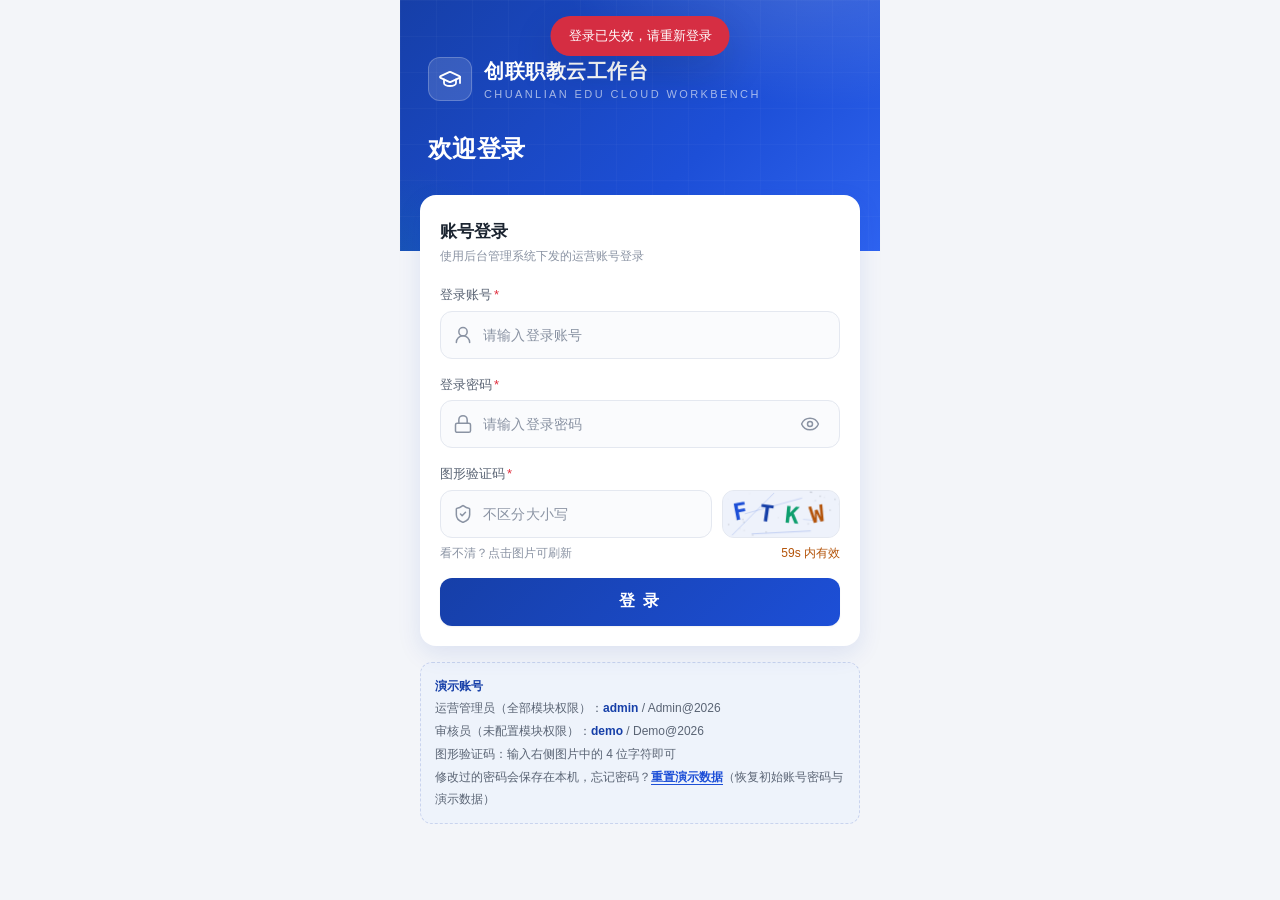
==== code/home.html @ c88edfac "Add H5 workbench prototype source code 创联职教云工作台移动端 H5 原型：登录、工作台首页、机构/班级/应急/订单模块及 mock 数据。" ====
<!DOCTYPE html>
<html lang="zh-CN">
<head>
  <meta charset="UTF-8">
  <meta name="viewport" content="width=device-width, initial-scale=1, viewport-fit=cover">
  <meta name="theme-color" content="#163FA8">
  <title>工作台首页 - 创联职教云工作台</title>
  <link rel="stylesheet" href="styles.css">
</head>
<body>
  <div class="page">
    <!-- 顶部品牌带 + 账号区（左上角入口：侧滑操作菜单） -->
    <header class="brand-band app-header">
      <button type="button" class="btn-menu" id="menuBtn" aria-label="打开操作菜单">
        <!-- lucide: menu -->
        <svg class="icon" viewBox="0 0 24 24" fill="none" stroke="currentColor" stroke-width="1.8" stroke-linecap="round" stroke-linejoin="round"><line x1="4" x2="20" y1="6" y2="6"/><line x1="4" x2="20" y1="12" y2="12"/><line x1="4" x2="20" y1="18" y2="18"/></svg>
      </button>
      <div class="avatar" id="avatar">--</div>
      <div class="header-info">
        <div class="greet" id="greet">你好</div>
        <div class="name-row">
          <span id="displayName">加载中</span>
          <span class="chip" id="roleChip">—</span>
        </div>
      </div>
    </header>

    <main class="home-body">
      <!-- 个人信息（默认选中视图） -->
      <section id="profileView">
        <!-- 悬浮账号卡：账号来自登录态，H5 内不可修改 -->
        <section class="account-card reveal">
          <div class="card-label">
            <!-- lucide: user-round -->
            <svg viewBox="0 0 24 24" fill="none" stroke="currentColor" stroke-width="1.8" stroke-linecap="round" stroke-linejoin="round"><circle cx="12" cy="8" r="5"/><path d="M20 21a8 8 0 0 0-16 0"/></svg>
            当前登录账号
          </div>
          <div class="account-name" id="accountName">—</div>
          <div class="account-sub">如需调整请联系系统管理员在后台配置</div>
        </section>

        <!-- 功能权限：来自后台菜单配置，仅展示 -->
        <section>
          <h2 class="section-title">功能权限</h2>
          <div class="perm-card reveal" id="permCard"></div>
        </section>
      </section>
    </main>
  </div>

    <!-- 侧滑操作菜单（参考抽屉式导航：分组圆角卡片 + 行内图标菜单） -->
    <div class="dmenu-mask" id="dmenuMask"></div>
    <nav class="dmenu-panel" id="dmenuPanel" aria-label="操作菜单">
      <div class="dm-head">
        <div class="avatar dm-avatar" id="dmAvatar">--</div>
        <div class="dm-head-info">
          <b id="dmName">—</b>
          <span id="dmRole">—</span>
        </div>
      </div>

      <!-- 账号相关 -->
      <div class="dm-card">
        <button type="button" class="dm-item is-active" data-menu="profile">
          <span class="dm-ico" data-ico="user-round"></span>
          <span class="dm-label">个人信息</span>
          <span class="dm-side" data-ico="chev"></span>
        </button>
        <button type="button" class="dm-item" data-menu="pwd">
          <span class="dm-ico" data-ico="key-round"></span>
          <span class="dm-label">修改登录密码</span>
          <span class="dm-side" data-ico="chev"></span>
        </button>
      </div>

      <!-- 业务模块：按后台菜单权限渲染（JS 填充） -->
      <div class="dm-card" id="dmModules"></div>

      <!-- 底部工具行 -->
      <div class="dm-foot">
        <button type="button" class="dm-circle" id="dmLogout" aria-label="退出登录">
          <!-- lucide: log-out -->
          <svg viewBox="0 0 24 24" fill="none" stroke="currentColor" stroke-width="1.8" stroke-linecap="round" stroke-linejoin="round"><path d="M9 21H5a2 2 0 0 1-2-2V5a2 2 0 0 1 2-2h4"/><polyline points="16 17 21 12 16 7"/><line x1="21" x2="9" y1="12" y2="12"/></svg>
        </button>
        <span>退出登录</span>
      </div>
    </nav>

    <!-- 退出登录二次确认 -->
    <div class="modal-mask" id="logoutMask"></div>
    <div class="modal" id="logoutModal" role="dialog" aria-modal="true">
      <div class="modal-icon danger">
        <!-- lucide: log-out -->
        <svg viewBox="0 0 24 24" fill="none" stroke="currentColor" stroke-width="1.8" stroke-linecap="round" stroke-linejoin="round"><path d="M9 21H5a2 2 0 0 1-2-2V5a2 2 0 0 1 2-2h4"/><polyline points="16 17 21 12 16 7"/><line x1="21" x2="9" y1="12" y2="12"/></svg>
      </div>
      <h3>确认退出登录？</h3>
      <p>退出后将清除本地登录会话，再次使用需重新登录。</p>
      <div class="modal-btns">
        <button type="button" class="btn-ghost" id="logoutCancel">取消</button>
        <button type="button" class="btn-solid" id="logoutConfirm">
          <span class="spinner" id="logoutSpinner" style="display:none"></span>
          <span id="logoutConfirmText">退出登录</span>
        </button>
      </div>
    </div>

    <script src="mock.js"></script>
    <script src="api.js"></script>
    <script>
    (function () {
      'use strict';

      var $ = function (id) { return document.getElementById(id); };

      /* ---------- 菜单图标（Lucide 内联 SVG，key 与 DB.modules.icon 一致） ---------- */
      var ICONS = {
        'user-round': '<svg viewBox="0 0 24 24" fill="none" stroke="currentColor" stroke-width="1.8" stroke-linecap="round" stroke-linejoin="round"><circle cx="12" cy="8" r="5"/><path d="M20 21a8 8 0 0 0-16 0"/></svg>',
        'key-round': '<svg viewBox="0 0 24 24" fill="none" stroke="currentColor" stroke-width="1.8" stroke-linecap="round" stroke-linejoin="round"><path d="M2.586 17.414A2 2 0 0 0 2 18.828V21a1 1 0 0 0 1 1h3a1 1 0 0 0 1-1v-1a1 1 0 0 1 1-1h1a1 1 0 0 0 1-1v-1a1 1 0 0 1 1-1h.172a2 2 0 0 0 1.414-.586l.814-.814a6.5 6.5 0 1 0-4-4z"/><circle cx="16.5" cy="7.5" r=".5" fill="currentColor"/></svg>',
        'chev': '<svg viewBox="0 0 24 24" fill="none" stroke="currentColor" stroke-width="1.8" stroke-linecap="round" stroke-linejoin="round"><path d="m9 18 6-6-6-6"/></svg>',
        'building-2': '<svg viewBox="0 0 24 24" fill="none" stroke="currentColor" stroke-width="1.8" stroke-linecap="round" stroke-linejoin="round"><path d="M6 22V4a2 2 0 0 1 2-2h8a2 2 0 0 1 2 2v18Z"/><path d="M6 12H4a2 2 0 0 0-2 2v6a2 2 0 0 0 2 2h2"/><path d="M18 9h2a2 2 0 0 1 2 2v9a2 2 0 0 1-2 2h-2"/><path d="M10 6h4"/><path d="M10 10h4"/><path d="M10 14h4"/><path d="M10 18h4"/></svg>',
        'graduation-cap': '<svg viewBox="0 0 24 24" fill="none" stroke="currentColor" stroke-width="1.8" stroke-linecap="round" stroke-linejoin="round"><path d="M21.42 10.922a1 1 0 0 0-.019-1.838L12.83 5.18a2 2 0 0 0-1.66 0L2.6 9.08a1 1 0 0 0 0 1.832l8.57 3.908a2 2 0 0 0 1.66 0z"/><path d="M22 10v6"/><path d="M6 12.5V16a6 3 0 0 0 12 0v-3.5"/></svg>',
        'siren': '<svg viewBox="0 0 24 24" fill="none" stroke="currentColor" stroke-width="1.8" stroke-linecap="round" stroke-linejoin="round"><path d="M7 18v-6a5 5 0 1 1 10 0v6"/><path d="M5 21a1 1 0 0 0 1 1h12a1 1 0 0 0 1-1v-1a2 2 0 0 0-2-2H7a2 2 0 0 0-2 2Z"/><path d="M21 12h1"/><path d="M18.5 4.5 18 5"/><path d="M2 12h1"/><path d="M12 2v1"/><path d="M4.929 4.929l.707.707"/><path d="M12 12v6"/></svg>',
        'monitor-play': '<svg viewBox="0 0 24 24" fill="none" stroke="currentColor" stroke-width="1.8" stroke-linecap="round" stroke-linejoin="round"><path d="M10 7.75a.75.75 0 0 1 1.142-.638l3.664 2.249a.75.75 0 0 1 0 1.278l-3.664 2.25a.75.75 0 0 1-1.142-.64z"/><path d="M12 17v4"/><path d="M8 21h8"/><rect x="2" y="3" width="20" height="14" rx="2"/></svg>',
        'check': '<svg viewBox="0 0 24 24" fill="none" stroke="currentColor" stroke-width="2.4" stroke-linecap="round" stroke-linejoin="round"><path d="M20 6 9 17l-5-5"/></svg>'
      };

      /* 填充静态图标占位（data-ico） */
      Array.prototype.forEach.call(document.querySelectorAll('[data-ico]'), function (el) {
        el.innerHTML = ICONS[el.getAttribute('data-ico')] || '';
      });

      /* ---------- 会话守卫：失效/过期 → 回登录页 ---------- */
      var selected = 'profile'; // 默认选中「个人信息」
      // 业务模块与修改登录密码 → 独立页面
      var NAV = { org: 'org.html', klass: 'klass.html', emergency: 'emergency.html', order: 'order.html', pwd: 'change-password.html' };

      API.getSession().then(function (session) {
        if (!session) {
          sessionStorage.setItem(DB.EXPIRED_FLAG, '1');
          location.replace('index.html');
          return;
        }
        render(session);
      });

      function render(session) {
        // 顶部账号区 + 抽屉头部
        var initial = (session.name || session.username).charAt(0);
        var h = new Date().getHours();
        $('avatar').textContent = initial;
        $('dmAvatar').textContent = initial;
        $('displayName').textContent = session.name;
        $('dmName').textContent = session.name;
        $('roleChip').textContent = session.role;
        $('dmRole').textContent = session.role;
        $('greet').textContent = h < 6 ? '夜深了' : h < 9 ? '早上好' : h < 12 ? '上午好' : h < 14 ? '中午好' : h < 18 ? '下午好' : '晚上好';
        // 账号卡（PRD：顶部展示"当前登录账号：{账号}"，账号不可在 H5 内修改）
        $('accountName').textContent = session.username;

        // 按菜单权限渲染业务模块菜单；无权限 → 抽屉内提示行
        var perms = session.perms || [];
        var allowed = DB.modules.filter(function (m) { return perms.indexOf(m.key) !== -1; });
        var box = $('dmModules');
        if (!allowed.length) {
          box.innerHTML = '<div class="dm-empty">当前账号未配置业务模块权限，请联系系统管理员在后台完成配置。</div>';
        } else {
          box.innerHTML = allowed.map(function (m) {
            return '<button type="button" class="dm-item" data-menu="' + m.key + '">'
              + '<span class="dm-ico">' + ICONS[m.icon] + '</span>'
              + '<span class="dm-label">' + m.label + '</span>'
              + '<span class="dm-side">' + ICONS.chev + '</span>'
              + '</button>';
          }).join('');
        }
        renderPerms(perms);
        renderView();
      }

      /* 功能权限卡：仅展示当前账号已开通的模块 */
      function renderPerms(perms) {
        var card = $('permCard');
        var allowed = DB.modules.filter(function (m) { return perms.indexOf(m.key) !== -1; });
        card.innerHTML = allowed.length
          ? allowed.map(function (m) {
              return '<span class="perm-chip">' + ICONS.check + m.label + '</span>';
            }).join('')
          : '<p class="perm-empty">当前账号未配置业务模块权限，仅可查看个人信息与修改登录密码。</p>';
      }

      /* 内容区：首页仅个人信息视图，抽屉内高亮当前选中项 */
      function renderView() {
        Array.prototype.forEach.call(document.querySelectorAll('.dm-item[data-menu]'), function (item) {
          item.classList.toggle('is-active', item.getAttribute('data-menu') === selected);
        });
      }

      /* ---------- 抽屉开关 ---------- */
      function openDrawer() {
        $('dmenuMask').classList.add('show');
        $('dmenuPanel').classList.add('show');
      }
      function closeDrawer() {
        $('dmenuMask').classList.remove('show');
        $('dmenuPanel').classList.remove('show');
      }
      $('menuBtn').addEventListener('click', openDrawer);
      $('dmenuMask').addEventListener('click', closeDrawer);

      /* ---------- 菜单分发（事件委托） ---------- */
      $('dmenuPanel').addEventListener('click', function (e) {
        if (e.target.closest('#dmLogout')) { closeDrawer(); openLogout(); return; }
        var item = e.target.closest ? e.target.closest('.dm-item') : null;
        if (!item) return;
        var key = item.getAttribute('data-menu');
        if (NAV[key]) { location.href = NAV[key]; return; } // 业务模块 / 修改登录密码 → 独立页面
        closeDrawer();
        selected = key; // 个人信息
        renderView();
      });

      /* ---------- 退出登录（二次确认 → 清除本地会话 → 回登录页） ---------- */
      var loggingOut = false;
      function openLogout() {
        $('logoutMask').classList.add('show');
        $('logoutModal').classList.add('show');
      }
      function closeLogout() {
        $('logoutMask').classList.remove('show');
        $('logoutModal').classList.remove('show');
      }
      $('logoutCancel').addEventListener('click', closeLogout);
      $('logoutMask').addEventListener('click', closeLogout);
      $('logoutConfirm').addEventListener('click', function () {
        if (loggingOut) return; // 防重复提交
        loggingOut = true;
        $('logoutConfirm').disabled = true;
        $('logoutSpinner').style.display = '';
        $('logoutConfirmText').textContent = '退出中…';
        API.logout().then(function () {
          sessionStorage.setItem(DB.EXPIRED_FLAG, '0'); // 主动退出不提示"登录已失效"
          location.replace('index.html');
        });
      });
    })();
    </script>
  </body>
</html>
---- code/styles.css ----
/* ============================================================
   创联职教云工作台 H5 · 设计契约落地（tokens + 组件 + 两页样式）
   ============================================================ */
:root {
  --primary: #1D4FD7;
  --primary-deep: #163FA8;
  --primary-hover: #1743B8;
  --bg: #F3F5F9;
  --surface: #FFFFFF;
  --border: #E4E8F0;
  --text: #1B2430;
  --text-sub: #5A6474;
  --text-faint: #8A93A3;
  --success: #0E9F6E;
  --warning: #B4540A;
  --danger: #E02D3C;
  --tint: #EAF0FE;
  --radius-sm: 8px;
  --radius-md: 12px;
  --radius-lg: 16px;
  --shadow-sm: 0 1px 2px rgba(16, 24, 40, .06);
  --shadow-md: 0 8px 24px rgba(23, 63, 174, .10);
  --shadow-lg: 0 16px 40px rgba(16, 24, 40, .16);
  --font-num: "DIN Alternate", "Bahnschrift", sans-serif;
  --font-body: -apple-system, "PingFang SC", "HarmonyOS Sans SC", "MiSans", "Noto Sans CJK SC", sans-serif;
  --ease-sheet: cubic-bezier(.32, .72, .24, 1);
}

* { margin: 0; padding: 0; box-sizing: border-box; }
html { -webkit-text-size-adjust: 100%; }
body {
  font-family: var(--font-body);
  font-size: 14px;
  line-height: 1.5;
  color: var(--text);
  background: var(--bg);
  -webkit-font-smoothing: antialiased;
}
button { font-family: inherit; border: none; background: none; cursor: pointer; color: inherit; }
input { font-family: inherit; }
a { color: inherit; text-decoration: none; }
.page {
  max-width: 480px;
  margin: 0 auto;
  min-height: 100vh;
  min-height: 100dvh;
  position: relative;
}
svg.icon { width: 20px; height: 20px; flex: none; }

/* ---------- 顶部品牌带（登录页 / 首页共用气质） ---------- */
.brand-band {
  position: relative;
  background: linear-gradient(135deg, var(--primary-deep) 0%, var(--primary) 62%, #2E63F0 100%);
  overflow: hidden;
}
.brand-band::before {
  content: "";
  position: absolute; inset: 0;
  background:
    radial-gradient(420px 220px at 88% -12%, rgba(255, 255, 255, .16), transparent 62%),
    radial-gradient(300px 180px at -8% 108%, rgba(14, 159, 110, .18), transparent 60%);
  pointer-events: none;
}
.brand-band::after {
  content: "";
  position: absolute; inset: 0;
  background-image:
    linear-gradient(rgba(255, 255, 255, .08) 1px, transparent 1px),
    linear-gradient(90deg, rgba(255, 255, 255, .08) 1px, transparent 1px);
  background-size: 36px 36px;
  opacity: .35;
  pointer-events: none;
}

/* ---------- 通用动效 ---------- */
@keyframes rise { from { opacity: 0; transform: translateY(14px); } to { opacity: 1; transform: none; } }
.reveal { animation: rise .5s var(--ease-sheet) both; }
@keyframes shake {
  10%, 90% { transform: translateX(-1px); } 20%, 80% { transform: translateX(2px); }
  30%, 50%, 70% { transform: translateX(-4px); } 40%, 60% { transform: translateX(4px); }
}
.shake { animation: shake .5s both; }
@keyframes spin { to { transform: rotate(360deg); } }
.spinner {
  width: 16px; height: 16px; flex: none;
  border: 2px solid rgba(255, 255, 255, .35);
  border-top-color: #fff;
  border-radius: 50%;
  animation: spin .7s linear infinite;
}

/* ---------- Toast ---------- */
.toast {
  position: fixed;
  top: calc(16px + env(safe-area-inset-top));
  left: 50%;
  transform: translate(-50%, -12px);
  max-width: 82vw;
  padding: 10px 18px;
  background: rgba(27, 36, 48, .92);
  color: #fff;
  font-size: 13px;
  border-radius: 999px;
  box-shadow: var(--shadow-lg);
  opacity: 0;
  pointer-events: none;
  transition: opacity .24s, transform .24s;
  z-index: 90;
  text-align: center;
}
.toast.show { opacity: 1; transform: translate(-50%, 0); }
.toast.toast-error { background: rgba(224, 45, 60, .95); }

/* ============================================================
   登录页
   ============================================================ */
.auth-hero {
  padding: calc(56px + env(safe-area-inset-top)) 28px 84px;
  color: #fff;
  position: relative;
}
.auth-mark {
  display: flex; align-items: center; gap: 12px;
  margin-bottom: 28px;
}
.auth-mark .mark-badge {
  width: 44px; height: 44px;
  border-radius: 12px;
  background: rgba(255, 255, 255, .14);
  border: 1px solid rgba(255, 255, 255, .22);
  display: flex; align-items: center; justify-content: center;
}
.auth-mark .mark-badge svg { width: 24px; height: 24px; }
.auth-mark .mark-name { font-size: 20px; font-weight: 600; letter-spacing: .5px; }
.auth-mark .mark-en {
  font-family: var(--font-num);
  font-size: 11px;
  letter-spacing: 2.4px;
  text-transform: uppercase;
  color: rgba(255, 255, 255, .62);
}
.auth-hero h1 { font-size: 24px; font-weight: 600; letter-spacing: .3px; }
.auth-hero p { margin-top: 6px; font-size: 13px; color: rgba(255, 255, 255, .72); }

.auth-card {
  position: relative;
  margin: -56px 20px 0;
  background: var(--surface);
  border-radius: var(--radius-lg);
  box-shadow: var(--shadow-md);
  padding: 24px 20px 20px;
}
.auth-card h2 { font-size: 17px; font-weight: 600; margin-bottom: 20px; }
.auth-card h2 small {
  display: block; margin-top: 3px;
  font-size: 12px; font-weight: 400; color: var(--text-faint);
}

.field { margin-bottom: 16px; }
.field-label {
  display: block;
  font-size: 13px;
  color: var(--text-sub);
  margin-bottom: 6px;
}
.field-label .req { color: var(--danger); margin-left: 2px; }
.input-wrap {
  display: flex; align-items: center; gap: 10px;
  height: 48px;
  padding: 0 12px;
  border: 1px solid var(--border);
  border-radius: var(--radius-md);
  background: #FAFBFD;
  transition: border-color .18s, box-shadow .18s, background .18s;
}
.input-wrap:focus-within {
  border-color: var(--primary);
  background: #fff;
  box-shadow: 0 0 0 3px rgba(29, 79, 215, .10);
}
.input-wrap .lead-icon { color: var(--text-faint); }
.input-wrap input {
  flex: 1; min-width: 0;
  border: none; outline: none; background: transparent;
  font-size: 16px; color: var(--text);
  letter-spacing: .2px;
}
.input-wrap input::placeholder { color: var(--text-faint); font-size: 14px; }
.input-wrap.is-error { border-color: var(--danger); background: #FFF7F7; }
.input-wrap.is-error .lead-icon { color: var(--danger); }
.eye-toggle {
  width: 34px; height: 34px; flex: none;
  display: flex; align-items: center; justify-content: center;
  color: var(--text-faint);
  border-radius: 8px;
}
.eye-toggle:active { background: var(--tint); color: var(--primary); }
.field-error {
  display: none;
  margin-top: 5px;
  font-size: 12px;
  color: var(--danger);
}
.field.is-invalid .field-error,
.time-field.is-invalid .field-error { display: block; }

/* 验证码行 */
.captcha-row { display: flex; gap: 10px; }
.captcha-row .input-wrap { flex: 1; }
.captcha-box {
  position: relative;
  width: 118px; height: 48px; flex: none;
  border-radius: var(--radius-md);
  overflow: hidden;
  border: 1px solid var(--border);
  background: #EEF2FB;
}
.captcha-box canvas { display: block; width: 100%; height: 100%; }
.captcha-box .captcha-tip {
  position: absolute; inset: 0;
  display: flex; align-items: center; justify-content: center;
  font-size: 12px; color: #fff;
  background: rgba(27, 36, 48, .45);
  opacity: 0;
  transition: opacity .18s;
}
.captcha-box:active .captcha-tip { opacity: 1; }
.captcha-meta {
  display: flex; align-items: center; justify-content: space-between;
  margin-top: 6px;
  font-size: 12px;
  color: var(--text-faint);
}
.captcha-meta .countdown { font-family: var(--font-num); color: var(--warning); }
.captcha-meta .countdown.is-expired { color: var(--danger); }

/* 提交按钮 */
.btn-primary {
  display: flex; align-items: center; justify-content: center; gap: 8px;
  width: 100%; height: 48px;
  margin-top: 4px;
  border-radius: var(--radius-md);
  background: linear-gradient(135deg, var(--primary-deep), var(--primary));
  color: #fff;
  font-size: 16px; font-weight: 600;
  letter-spacing: 2px;
  box-shadow: var(--shadow-sm);
  transition: transform .12s, box-shadow .18s, opacity .18s;
}
.btn-primary:active { transform: scale(.98); }
.btn-primary:disabled {
  opacity: .6;
  cursor: not-allowed;
  box-shadow: none;
}
.secure-hint {
  display: flex; align-items: center; justify-content: center; gap: 6px;
  margin-top: 14px;
  font-size: 12px;
  color: var(--text-faint);
}
.secure-hint svg { width: 14px; height: 14px; }

/* 演示账号 */
.demo-note {
  margin: 16px 20px calc(20px + env(safe-area-inset-bottom));
  padding: 12px 14px;
  border: 1px dashed #C9D4EE;
  border-radius: var(--radius-md);
  background: rgba(234, 240, 254, .55);
  font-size: 12px;
  color: var(--text-sub);
  line-height: 1.9;
}
.demo-note b { color: var(--primary-deep); font-weight: 600; }
.demo-note .fill-link {
  color: var(--primary);
  font-weight: 600;
  text-decoration: underline;
  text-underline-offset: 3px;
}
.demo-note .fill-link:active { color: var(--primary-hover); }

/* ============================================================
   工作台首页
   ============================================================ */
.app-header {
  padding: calc(20px + env(safe-area-inset-top)) 20px 76px;
  color: #fff;
  display: flex; align-items: center; gap: 14px;
  position: relative;
}
.avatar {
  width: 46px; height: 46px; flex: none;
  border-radius: 50%;
  background: rgba(255, 255, 255, .16);
  border: 1px solid rgba(255, 255, 255, .26);
  display: flex; align-items: center; justify-content: center;
  font-size: 18px; font-weight: 600;
}
.header-info { flex: 1; min-width: 0; }
.header-info .greet { font-size: 12px; color: rgba(255, 255, 255, .72); }
.header-info .name-row {
  display: flex; align-items: center; gap: 8px;
  margin-top: 2px;
  font-size: 18px; font-weight: 600;
}
.chip {
  padding: 1px 8px;
  border-radius: 6px;
  font-size: 11px; font-weight: 400;
  background: rgba(255, 255, 255, .16);
  border: 1px solid rgba(255, 255, 255, .24);
  color: #fff;
}
.btn-menu {
  width: 40px; height: 40px; flex: none;
  border-radius: 12px;
  background: rgba(255, 255, 255, .12);
  border: 1px solid rgba(255, 255, 255, .2);
  color: #fff;
  display: flex; align-items: center; justify-content: center;
  transition: transform .12s, background .18s;
}
.btn-menu:active { transform: scale(.94); background: rgba(255, 255, 255, .22); }

.home-body { padding: 0 20px 32px; }

/* 悬浮账号卡 */
.account-card {
  position: relative;
  margin-top: -56px;
  background: var(--surface);
  border-radius: var(--radius-lg);
  box-shadow: var(--shadow-md);
  padding: 16px;
}
/* 子模块页中的账号卡不悬浮压盖页头（悬浮效果仅用于首页高品牌带） */
.module-body .account-card { margin-top: 0; }
.account-card .card-label {
  display: flex; align-items: center; gap: 6px;
  font-size: 12px; color: var(--text-faint);
}
.account-card .card-label svg { width: 14px; height: 14px; }
.account-card .account-name {
  margin-top: 4px;
  font-family: var(--font-num);
  font-size: 22px; font-weight: 700;
  letter-spacing: .5px;
  color: var(--primary-deep);
}
.account-card .account-sub { margin-top: 2px; font-size: 12px; color: var(--text-faint); }

/* 区块标题 */
.section-title {
  display: flex; align-items: center; gap: 8px;
  margin: 24px 2px 12px;
  font-size: 15px; font-weight: 600;
}
.section-title::before {
  content: "";
  width: 4px; height: 16px;
  border-radius: 2px;
  background: linear-gradient(180deg, var(--primary), var(--primary-deep));
}

/* 无权限空状态 */
.empty-state {
  background: var(--surface);
  border-radius: var(--radius-lg);
  box-shadow: var(--shadow-sm);
  border: 1px solid var(--border);
  padding: 44px 24px;
  text-align: center;
}
.empty-state .empty-icon {
  width: 64px; height: 64px;
  margin: 0 auto 16px;
  border-radius: 50%;
  background: #F1F3F8;
  color: var(--text-faint);
  display: flex; align-items: center; justify-content: center;
}
.empty-state .empty-icon svg { width: 28px; height: 28px; }
.empty-state h3 { font-size: 16px; font-weight: 600; }
.empty-state p { margin-top: 8px; font-size: 13px; color: var(--text-sub); line-height: 1.8; }

/* ---------- Modal（退出确认） ---------- */
.modal-mask, .sheet-mask {
  position: fixed; inset: 0;
  background: rgba(16, 24, 40, .5);
  z-index: 60;
  opacity: 0;
  pointer-events: none;
  transition: opacity .22s;
}
.modal-mask.show, .sheet-mask.show { opacity: 1; pointer-events: auto; }
.modal {
  position: fixed;
  left: 50%; top: 50%;
  transform: translate(-50%, -46%) scale(.96);
  width: min(320px, 84vw);
  background: var(--surface);
  border-radius: 20px;
  box-shadow: var(--shadow-lg);
  padding: 28px 22px 18px;
  text-align: center;
  z-index: 61;
  opacity: 0;
  pointer-events: none;
  transition: opacity .22s, transform .22s var(--ease-sheet);
}
.modal.show { opacity: 1; transform: translate(-50%, -50%) scale(1); pointer-events: auto; }
.modal .modal-icon {
  width: 52px; height: 52px;
  margin: 0 auto 14px;
  border-radius: 50%;
  display: flex; align-items: center; justify-content: center;
}
.modal .modal-icon.danger { background: #FDEEEE; color: var(--danger); }
.modal .modal-icon svg { width: 26px; height: 26px; }
.modal h3 { font-size: 17px; font-weight: 600; }
.modal p { margin-top: 8px; font-size: 13px; color: var(--text-sub); line-height: 1.7; }
.modal-btns { display: flex; gap: 10px; margin-top: 22px; }
.btn-ghost, .btn-solid {
  flex: 1; height: 44px;
  border-radius: var(--radius-md);
  font-size: 15px; font-weight: 600;
  display: flex; align-items: center; justify-content: center; gap: 6px;
  transition: transform .12s, opacity .18s;
}
.btn-ghost:active, .btn-solid:active { transform: scale(.97); }
.btn-ghost { background: #F1F3F8; color: var(--text-sub); }
.btn-solid { background: var(--danger); color: #fff; }
.btn-solid.blue { background: linear-gradient(135deg, var(--primary-deep), var(--primary)); }
.btn-solid:disabled, .btn-ghost:disabled { opacity: .6; }

/* ---------- Bottom Sheet（修改密码） ---------- */
.sheet {
  position: fixed;
  left: 50%; bottom: 0;
  transform: translate(-50%, 105%);
  width: min(480px, 100vw);
  background: var(--surface);
  border-radius: 20px 20px 0 0;
  z-index: 61;
  padding: 10px 20px calc(20px + env(safe-area-inset-bottom));
  transition: transform .28s var(--ease-sheet);
  max-height: 88vh; max-height: 88dvh;
  overflow-y: auto;
}
.sheet.show { transform: translate(-50%, 0); }
.sheet .grabber {
  width: 40px; height: 4px;
  border-radius: 2px;
  background: #D9DEE8;
  margin: 4px auto 14px;
}
.sheet-head {
  display: flex; align-items: center; justify-content: space-between;
  margin-bottom: 4px;
}
.sheet-head h3 { font-size: 17px; font-weight: 600; }
.sheet-head .sheet-close {
  width: 32px; height: 32px;
  border-radius: 50%;
  background: #F1F3F8;
  color: var(--text-sub);
  display: flex; align-items: center; justify-content: center;
}
.sheet-head .sheet-close svg { width: 16px; height: 16px; }
.pwd-rule {
  display: flex; align-items: flex-start; gap: 6px;
  padding: 9px 12px;
  margin: 4px 0 16px;
  background: var(--tint);
  border-radius: var(--radius-sm);
  font-size: 12px;
  color: var(--primary-deep);
  line-height: 1.6;
}
.pwd-rule svg { width: 14px; height: 14px; margin-top: 2px; flex: none; }
.sheet .btn-primary { margin-top: 20px; letter-spacing: 0; }
.btn-primary.red { background: linear-gradient(135deg, #C2182B, var(--danger)); }

/* ============================================================
   模块页通用（机构管理等子页面）
   ============================================================ */
.app-header .btn-back {
  width: 40px; height: 40px; flex: none;
  border-radius: 12px;
  background: rgba(255, 255, 255, .12);
  border: 1px solid rgba(255, 255, 255, .2);
  color: #fff;
  display: flex; align-items: center; justify-content: center;
  transition: transform .12s, background .18s;
}
.app-header .btn-back:active { transform: scale(.94); background: rgba(255, 255, 255, .22); }
.app-header .header-title { font-size: 18px; font-weight: 600; letter-spacing: .3px; }
.app-header .header-sub { font-size: 12px; color: rgba(255, 255, 255, .72); margin-top: 1px; }
.app-header .header-spacer { width: 40px; flex: none; }
.app-header.is-sub { padding-bottom: 24px; }

.module-body { padding: 16px 20px 32px; }
.module-body.with-bar { padding-bottom: calc(104px + env(safe-area-inset-bottom)); }

/* ---------- 页签 + 搜索（吸顶筛选区） ---------- */
.org-tabs-card {
  position: sticky; top: 0; z-index: 20;
  margin: 0 -20px 14px;
  padding: 12px 20px 12px;
  background: var(--bg);
}
.org-tabs {
  display: flex;
  background: var(--surface);
  border: 1px solid var(--border);
  border-radius: 14px;
  padding: 4px;
  box-shadow: var(--shadow-sm);
}
.tab-item {
  flex: 1; height: 40px;
  border-radius: 10px;
  font-size: 14px; font-weight: 600;
  color: var(--text-sub);
  display: flex; align-items: center; justify-content: center; gap: 6px;
  transition: background .18s, color .18s;
}
.tab-item.active {
  background: linear-gradient(135deg, var(--primary-deep), var(--primary));
  color: #fff;
  box-shadow: var(--shadow-sm);
}
.tab-badge {
  min-width: 20px; height: 20px; padding: 0 6px;
  border-radius: 10px;
  background: #F1F3F8;
  color: var(--text-sub);
  font-size: 11px; font-weight: 700;
  font-family: var(--font-num);
  display: inline-flex; align-items: center; justify-content: center;
}
.tab-item.active .tab-badge { background: rgba(255, 255, 255, .2); color: #fff; }
.search-bar { margin-top: 10px; }
.search-bar .input-wrap { height: 44px; }
.clear-btn {
  width: 30px; height: 30px; flex: none;
  display: flex; align-items: center; justify-content: center;
  color: var(--text-faint); border-radius: 50%;
}
.clear-btn:active { background: #F1F3F8; }
.clear-btn svg { width: 15px; height: 15px; }

/* ---------- 下拉刷新指示条 ---------- */
.ptr-bar {
  height: 0; overflow: hidden;
  display: flex; align-items: center; justify-content: center; gap: 8px;
  color: var(--text-faint); font-size: 12px;
  transition: height .22s;
}
.ptr-bar .ptr-arrow { transition: transform .2s; width: 15px; height: 15px; }
.ptr-bar.armed .ptr-arrow { transform: rotate(180deg); }
.ptr-bar.refreshing .ptr-arrow { display: none; }
.spinner.mini { width: 14px; height: 14px; border-width: 2px; border-color: #C9D0DC; border-top-color: var(--primary); }

/* ---------- 机构列表卡片 ---------- */
.org-card {
  display: block;
  background: var(--surface);
  border: 1px solid var(--border);
  border-radius: var(--radius-lg);
  box-shadow: var(--shadow-sm);
  padding: 14px 16px;
  margin-bottom: 12px;
  transition: transform .12s, box-shadow .18s;
}
.org-card:active { transform: scale(.98); box-shadow: var(--shadow-md); }
.oc-top { display: flex; align-items: flex-start; gap: 10px; }
.oc-name { flex: 1; font-size: 15px; font-weight: 600; line-height: 1.45; }
.status-tag {
  flex: none;
  padding: 2px 9px;
  border-radius: 999px;
  font-size: 11px; font-weight: 600;
  margin-top: 1px;
}
.tag-pending { background: #FBF3E4; color: #B4540A; }
.tag-approved { background: #E5F6EF; color: #0E9F6E; }
.tag-rejected { background: #FDEEEE; color: #E02D3C; }
.oc-row { display: flex; align-items: center; gap: 6px; margin-top: 8px; font-size: 13px; color: var(--text-sub); }
.oc-row svg { width: 14px; height: 14px; color: var(--text-faint); flex: none; }
.oc-row .mono { font-family: var(--font-num); font-size: 12px; letter-spacing: .4px; }
.oc-bottom {
  display: flex; align-items: center; justify-content: space-between;
  margin-top: 10px; padding-top: 10px;
  border-top: 1px dashed var(--border);
}
.oc-time {
  font-size: 12px; color: var(--text-faint);
  display: flex; align-items: center; gap: 5px;
  font-family: var(--font-num); letter-spacing: .3px;
}
.oc-time svg { width: 13px; height: 13px; }
.audit-cta { display: flex; align-items: center; gap: 2px; font-size: 13px; font-weight: 600; color: var(--primary); }
.audit-cta svg { width: 14px; height: 14px; }

/* ---------- 列表尾部状态 / 骨架屏 ---------- */
.list-foot {
  display: flex; align-items: center; justify-content: center; gap: 8px;
  padding: 14px 0 4px;
  font-size: 12px; color: var(--text-faint);
}
.list-foot .fill-link { color: var(--primary); font-weight: 600; }
.skeleton-card {
  background: var(--surface);
  border: 1px solid var(--border);
  border-radius: var(--radius-lg);
  padding: 16px;
  margin-bottom: 12px;
}
.sk-line {
  height: 12px; border-radius: 6px;
  background: linear-gradient(90deg, #EEF1F6 25%, #F7F9FC 45%, #EEF1F6 65%);
  background-size: 200% 100%;
  animation: sk 1.2s infinite;
}
@keyframes sk { to { background-position: -200% 0; } }

/* ---------- 列表空态 / 错误态 ---------- */
.empty-state .btn-mini {
  margin-top: 16px;
  display: inline-flex; align-items: center; gap: 6px;
  padding: 9px 20px;
  border-radius: 999px;
  background: var(--tint);
  color: var(--primary-deep);
  font-size: 13px; font-weight: 600;
  transition: transform .12s;
}
.empty-state .btn-mini:active { transform: scale(.96); }
.empty-state .btn-mini svg { width: 14px; height: 14px; }

/* ---------- 详情键值列表 ---------- */
.detail-card {
  background: var(--surface);
  border-radius: var(--radius-lg);
  box-shadow: var(--shadow-md);
  padding: 6px 16px;
}
.kv-row { display: flex; align-items: flex-start; gap: 12px; padding: 13px 0; }
.kv-row + .kv-row { border-top: 1px solid var(--border); }
.kv-label { width: 96px; flex: none; font-size: 13px; color: var(--text-faint); padding-top: 1px; }
.kv-value { flex: 1; font-size: 14px; line-height: 1.55; word-break: break-all; }
.kv-value .mono { font-family: var(--font-num); letter-spacing: .5px; }
.kv-value .status-tag { margin: 0; }

/* ---------- 扫描件卡片 / 缩略图 ---------- */
.scan-card {
  background: var(--surface);
  border: 1px solid var(--border);
  border-radius: var(--radius-lg);
  box-shadow: var(--shadow-sm);
  padding: 16px;
  margin-top: 12px;
}
.scan-head {
  display: flex; align-items: baseline; justify-content: space-between;
  margin-bottom: 12px; gap: 8px;
}
.scan-head .scan-title { font-size: 14px; font-weight: 600; }
.scan-head .scan-hint { font-size: 12px; color: var(--text-faint); }
.scan-thumb {
  position: relative; display: block;
  width: 132px; border-radius: 10px; overflow: hidden;
  border: 1px solid var(--border);
  background: #F6F4EC;
  transition: transform .12s;
}
.scan-thumb:active { transform: scale(.97); }
.scan-thumb svg { display: block; width: 100%; height: auto; }
.scan-thumb .zoom-hint {
  position: absolute; right: 6px; bottom: 6px;
  width: 24px; height: 24px; border-radius: 6px;
  background: rgba(27, 36, 48, .55); color: #fff;
  display: flex; align-items: center; justify-content: center;
}
.scan-thumb .zoom-hint svg { width: 14px; height: 14px; }
.thumb-state {
  width: 132px; height: 180px;
  display: flex; flex-direction: column; align-items: center; justify-content: center; gap: 8px;
  font-size: 12px; color: var(--text-faint);
}
.thumb-state svg { width: 20px; height: 20px; }
.thumb-state .btn-mini { margin-top: 0; padding: 6px 14px; font-size: 12px; }

/* ---------- 提示卡 ---------- */
.note-card {
  border-radius: var(--radius-md);
  padding: 13px 14px;
  font-size: 13px; line-height: 1.7;
  margin-top: 12px;
  display: flex; gap: 8px; align-items: flex-start;
}
.note-card svg { width: 16px; height: 16px; flex: none; margin-top: 2px; }
.note-info { background: var(--tint); color: var(--primary-deep); }
.note-success { background: #E5F6EF; color: #0A7A54; }
.note-danger { background: #FDEEEE; color: #B92536; }
.note-neutral { background: #F1F3F8; color: var(--text-sub); }

/* ---------- 详情底部审核操作栏 ---------- */
.action-bar {
  position: fixed; bottom: 0; left: 50%;
  transform: translateX(-50%);
  width: min(480px, 100vw);
  background: var(--surface);
  border-top: 1px solid var(--border);
  box-shadow: 0 -4px 16px rgba(16, 24, 40, .05);
  padding: 12px 20px calc(12px + env(safe-area-inset-bottom));
  display: flex; gap: 12px;
  z-index: 40;
}
.action-bar .btn-ghost, .action-bar .btn-solid { height: 46px; }
.btn-ghost.danger { background: #FDEEEE; color: var(--danger); }

/* ---------- 审核不通过弹层 ---------- */
.textarea-wrap {
  border: 1px solid var(--border);
  border-radius: var(--radius-md);
  background: #FAFBFD;
  transition: border-color .18s, box-shadow .18s, background .18s;
}
.textarea-wrap:focus-within {
  border-color: var(--primary);
  background: #fff;
  box-shadow: 0 0 0 3px rgba(29, 79, 215, .10);
}
.textarea-wrap textarea {
  display: block; width: 100%;
  border: none; outline: none; background: transparent;
  resize: none; height: 96px;
  padding: 12px;
  font-family: inherit; font-size: 15px; line-height: 1.6;
  color: var(--text);
}
.textarea-wrap textarea::placeholder { color: var(--text-faint); font-size: 14px; }
.char-count {
  text-align: right;
  margin-top: 4px;
  font-size: 12px; color: var(--text-faint);
  font-family: var(--font-num);
}

/* ---------- 扫描件大图查看器 ---------- */
.viewer-mask {
  position: fixed; inset: 0;
  background: rgba(12, 16, 24, .92);
  z-index: 70;
  opacity: 0; pointer-events: none;
  transition: opacity .2s;
  display: flex; flex-direction: column;
}
.viewer-mask.show { opacity: 1; pointer-events: auto; }
.viewer-toolbar {
  display: flex; align-items: center; justify-content: center; gap: 10px;
  padding: calc(12px + env(safe-area-inset-top)) 16px 10px;
  color: #fff; position: relative; flex: none;
}
.vt-btn {
  width: 38px; height: 38px; border-radius: 50%;
  background: rgba(255, 255, 255, .12);
  color: #fff;
  display: flex; align-items: center; justify-content: center;
  transition: transform .12s, opacity .18s;
}
.vt-btn:active { transform: scale(.92); }
.vt-btn:disabled { opacity: .35; }
.vt-btn svg { width: 19px; height: 19px; }
.vt-label {
  min-width: 52px; text-align: center;
  font-family: var(--font-num); font-size: 14px; letter-spacing: .5px;
}
.vt-close { position: absolute; right: 16px; }
.viewer-stage {
  flex: 1;
  overflow: auto;
  display: flex;
  padding: 16px 16px calc(20px + env(safe-area-inset-bottom));
  -webkit-overflow-scrolling: touch;
}
.doc-wrap {
  margin: auto;
  width: min(340px, 82vw);
  transform-origin: center center;
  transition: transform .2s var(--ease-sheet);
  border-radius: 6px;
  box-shadow: 0 20px 60px rgba(0, 0, 0, .5);
}
.doc-wrap svg { display: block; width: 100%; height: auto; border-radius: 6px; }
.viewer-state {
  position: absolute; inset: 0;
  display: flex; flex-direction: column;
  align-items: center; justify-content: center; gap: 14px;
  color: #fff; font-size: 13px;
  pointer-events: none;
}
.viewer-state .spinner { border-color: rgba(255, 255, 255, .3); border-top-color: #fff; }
.viewer-state .state-icon { width: 44px; height: 44px; color: rgba(255, 255, 255, .5); }
.viewer-state .btn-reload {
  pointer-events: auto;
  display: flex; align-items: center; gap: 6px;
  padding: 10px 22px;
  border-radius: 999px;
  background: rgba(255, 255, 255, .14);
  color: #fff; font-size: 14px; font-weight: 600;
}
.viewer-state .btn-reload:active { background: rgba(255, 255, 255, .24); }
.viewer-state .btn-reload svg { width: 15px; height: 15px; }

/* ---------- 详情其他 ---------- */
.modal-icon.brand { background: var(--tint); color: var(--primary); }
.section-gap { height: 12px; }

/* ============================================================
   班级信息管理（klass.html）
   ============================================================ */

/* ---------- 查询区（吸顶：机构名称关键词 + 查询按钮） ---------- */
.search-row { display: flex; gap: 10px; }
.search-row .input-wrap { flex: 1; height: 44px; }
.btn-query {
  flex: none;
  height: 44px; padding: 0 18px;
  border-radius: var(--radius-md);
  background: linear-gradient(135deg, var(--primary-deep), var(--primary));
  color: #fff;
  font-size: 14px; font-weight: 600; letter-spacing: 2px;
  display: flex; align-items: center; justify-content: center; gap: 5px;
  box-shadow: 0 6px 14px rgba(23, 63, 174, .24);
  transition: transform .12s, opacity .18s;
}
.btn-query:active { transform: scale(.96); }
.btn-query:disabled { opacity: .6; cursor: not-allowed; box-shadow: none; }
.btn-query svg { width: 15px; height: 15px; margin-right: -4px; }

/* ---------- 班级卡片 ---------- */
.klass-card {
  background: var(--surface);
  border: 1px solid var(--border);
  border-radius: var(--radius-lg);
  box-shadow: var(--shadow-sm);
  padding: 14px 16px;
  margin-bottom: 12px;
}
.kc-org {
  display: flex; align-items: center; gap: 5px;
  font-size: 12px; color: var(--text-faint);
  min-width: 0;
}
.kc-org svg { width: 13px; height: 13px; flex: none; }
.kc-org span { overflow: hidden; text-overflow: ellipsis; white-space: nowrap; }
.kc-name { margin-top: 4px; font-size: 15px; font-weight: 600; line-height: 1.45; }
.kc-bottom {
  display: flex; align-items: center; gap: 12px;
  margin-top: 11px; padding-top: 11px;
  border-top: 1px dashed var(--border);
}
.kc-times { flex: 1; min-width: 0; display: flex; flex-direction: column; gap: 5px; }
.kc-time-line {
  display: flex; align-items: center; gap: 6px;
  font-size: 12px; color: var(--text-sub);
  font-family: var(--font-num); letter-spacing: .3px;
  min-width: 0;
}
.kc-time-line svg { width: 13px; height: 13px; color: var(--text-faint); flex: none; }
.kc-time-line .kc-tl {
  flex: none; color: var(--text-faint);
  font-family: var(--font-body); letter-spacing: 0;
}
.kc-time-line .kc-tv { overflow: hidden; text-overflow: ellipsis; white-space: nowrap; }
.kc-time-line.is-unset .kc-tv { color: var(--warning); font-family: var(--font-body); letter-spacing: 0; }
.btn-adjust {
  flex: none;
  display: flex; align-items: center; gap: 4px;
  padding: 8px 13px;
  border-radius: 999px;
  background: var(--tint);
  color: var(--primary);
  font-size: 13px; font-weight: 600;
  transition: transform .12s, background .18s;
}
.btn-adjust:active { transform: scale(.94); background: #DCE7FD; }
.btn-adjust svg { width: 14px; height: 14px; }

/* ---------- 调整班期时间弹层 ---------- */
.ro-box {
  margin-top: 12px;
  border: 1px solid var(--border);
  border-radius: var(--radius-md);
  background: #FAFBFD;
  padding: 9px 14px;
}
.ro-row { display: flex; gap: 10px; font-size: 13px; line-height: 2; }
.ro-label { flex: none; color: var(--text-faint); }
.ro-value { flex: 1; color: var(--text); font-weight: 500; word-break: break-all; }
.time-field { margin-top: 14px; }
.tf-label {
  display: block;
  margin-bottom: 6px;
  font-size: 13px; font-weight: 500; color: var(--text);
}
.tf-label .req { color: var(--danger); margin-left: 2px; }
.time-field .input-wrap { height: 46px; }
.time-field .input-wrap input[type="datetime-local"] {
  font-family: var(--font-num); font-size: 15px; letter-spacing: .3px;
  min-height: 44px;
  -webkit-appearance: none; appearance: none;
}
.time-hint {
  display: flex; align-items: flex-start; gap: 6px;
  margin-top: 14px;
  padding: 9px 12px;
  background: var(--tint);
  border-radius: var(--radius-sm);
  font-size: 12px; color: var(--primary-deep); line-height: 1.6;
}
.time-hint svg { width: 14px; height: 14px; margin-top: 2px; flex: none; }

/* ============================================================
   应急处理（emergency.html / emergency-detail.html）
   ============================================================ */
.stu-form { display: flex; flex-direction: column; gap: 10px; }
.stu-form-row { display: flex; gap: 10px; }
.stu-form-row .input-wrap { flex: 1; height: 44px; min-width: 0; }
.stu-chev { flex: none; color: var(--text-faint); display: flex; align-items: center; }
.stu-chev svg { width: 16px; height: 16px; }
.mono-num { font-family: var(--font-num); font-size: 13px; letter-spacing: .3px; }
.sec-label { margin: 16px 2px 8px; font-size: 13px; font-weight: 600; color: var(--text-sub); }
.photo-card {
  display: flex; align-items: center; gap: 12px;
  background: var(--surface);
  border: 1px solid var(--border);
  border-radius: var(--radius-lg);
  box-shadow: var(--shadow-sm);
  padding: 12px;
  cursor: pointer;
  transition: transform .12s, box-shadow .18s;
}
.photo-card:active { transform: scale(.98); box-shadow: var(--shadow-md); }
.photo-thumb {
  width: 108px; height: 68px; flex: none;
  border-radius: 8px;
  overflow: hidden;
  border: 1px solid var(--border);
}
.photo-thumb svg { display: block; width: 100%; height: 100%; }
.photo-info { flex: 1; min-width: 0; display: flex; flex-direction: column; gap: 3px; }
.photo-info b { font-size: 14px; font-weight: 600; }
.photo-info span { font-size: 12px; color: var(--text-faint); line-height: 1.5; }
.photo-view-tag {
  flex: none; width: 32px; height: 32px;
  border-radius: 50%;
  background: var(--tint); color: var(--primary);
  display: flex; align-items: center; justify-content: center;
}
.photo-view-tag .icon { width: 16px; height: 16px; }
.photo-empty {
  display: flex; align-items: center; gap: 12px;
  background: var(--surface);
  border: 1px dashed var(--border);
  border-radius: var(--radius-lg);
  padding: 16px;
}
.photo-empty-icon {
  width: 40px; height: 40px; flex: none;
  border-radius: 12px;
  background: #F1F3F8; color: var(--text-faint);
  display: flex; align-items: center; justify-content: center;
}
.photo-empty-icon svg { width: 20px; height: 20px; }
.photo-empty div { flex: 1; min-width: 0; display: flex; flex-direction: column; gap: 3px; }
.photo-empty b { font-size: 14px; font-weight: 600; }
.photo-empty span { font-size: 12px; color: var(--text-faint); line-height: 1.5; }
/* 字段行内联操作按钮（修改 / 重置密码） */
.kv-acts { flex: none; display: flex; gap: 8px; align-self: center; }
.kv-act {
  display: inline-flex; align-items: center;
  height: 30px; padding: 0 13px;
  border-radius: 999px;
  background: var(--tint); color: var(--primary);
  font-size: 12px; font-weight: 600;
  transition: transform .12s, opacity .18s;
}
.kv-act:active { transform: scale(.94); opacity: .8; }
.kv-act.danger { background: #FDEEEE; color: var(--danger); }
/* 照片卡片删除按钮（圆形危险态标签） */
.photo-del {
  flex: none; width: 32px; height: 32px;
  border-radius: 50%;
  background: #FDEEEE; color: var(--danger);
  display: flex; align-items: center; justify-content: center;
  transition: transform .12s, opacity .18s;
}
.photo-del:active { transform: scale(.9); }
.photo-del svg { width: 16px; height: 16px; }

/* ============================================================
   首页改版 · 侧滑操作菜单（home.html，参考抽屉式导航风格）
   ============================================================ */
.dmenu-mask {
  position: fixed; inset: 0;
  background: rgba(16, 24, 40, .52);
  z-index: 58;
  opacity: 0; pointer-events: none;
  transition: opacity .26s;
}
.dmenu-mask.show { opacity: 1; pointer-events: auto; }
.dmenu-panel {
  position: fixed;
  top: 0; bottom: 0;
  left: max(0px, calc(50% - 240px));   /* 与 .page（max-width 480px）左缘对齐 */
  width: max(calc(100vw / 3), 232px);  /* 占屏幕左侧三分之一，窄屏保底 232px 保证菜单文案可读 */
  z-index: 59;
  background: var(--bg);
  border-radius: 0 20px 20px 0;
  box-shadow: var(--shadow-lg);
  padding: calc(16px + env(safe-area-inset-top)) 14px calc(16px + env(safe-area-inset-bottom));
  overflow-y: auto;
  transform: translateX(-112%);
  transition: transform .3s var(--ease-sheet);
}
.dmenu-panel.show { transform: translateX(0); }
.dm-head { display: flex; align-items: center; gap: 12px; padding: 6px 6px 16px; }
.dm-avatar { width: 44px; height: 44px; }
.dm-head-info { display: flex; flex-direction: column; gap: 2px; color: var(--text); min-width: 0; }
.dm-head-info b { font-size: 16px; font-weight: 600; }
.dm-head-info span { font-size: 12px; color: var(--text-sub); }
.dm-card {
  background: var(--surface);
  border-radius: var(--radius-lg);
  box-shadow: var(--shadow-sm);
  padding: 6px;
  margin-bottom: 12px;
}
.dm-item {
  display: flex; align-items: center; gap: 12px;
  width: 100%;
  min-height: 46px;
  padding: 8px 10px;
  border-radius: var(--radius-md);
  text-align: left;
  transition: background .16s, transform .12s;
}
.dm-item:active { transform: scale(.985); background: #F1F3F8; }
.dm-ico { width: 22px; height: 22px; flex: none; color: var(--text-sub); display: flex; align-items: center; justify-content: center; }
.dm-ico svg { width: 21px; height: 21px; }
.dm-label { flex: 1; min-width: 0; font-size: 15px; color: var(--text); }
.dm-side { flex: none; width: 16px; height: 16px; color: var(--text-faint); display: flex; align-items: center; }
.dm-side svg { width: 16px; height: 16px; }
.dm-item.is-active { background: var(--tint); }
.dm-item.is-active .dm-ico, .dm-item.is-active .dm-label { color: var(--primary-deep); }
.dm-item.is-active .dm-side { color: var(--primary); }
.dm-empty { padding: 12px 10px; font-size: 12px; color: var(--text-faint); line-height: 1.6; }
.dm-foot { display: flex; flex-direction: column; align-items: center; gap: 6px; margin-top: 10px; }
.dm-circle {
  width: 48px; height: 48px;
  border-radius: 50%;
  background: var(--surface); color: var(--danger);
  box-shadow: var(--shadow-sm);
  display: flex; align-items: center; justify-content: center;
  transition: transform .12s;
}
.dm-circle:active { transform: scale(.92); }
.dm-circle svg { width: 20px; height: 20px; }
.dm-foot > span { font-size: 11px; color: var(--text-faint); }
/* 功能权限卡（个人信息视图） */
.perm-card {
  display: flex; flex-wrap: wrap; gap: 8px;
  background: var(--surface);
  border-radius: var(--radius-lg);
  box-shadow: var(--shadow-sm);
  padding: 14px 16px;
}
.perm-chip {
  display: inline-flex; align-items: center; gap: 5px;
  padding: 6px 12px;
  border-radius: 999px;
  background: var(--tint); color: var(--primary-deep);
  font-size: 12px; font-weight: 500;
}
.perm-chip svg { width: 13px; height: 13px; }
.perm-empty { font-size: 12px; color: var(--text-faint); line-height: 1.6; }

/* ============================================================
   视频课订单管理（order.html / order-detail.html）
   ============================================================ */
/* 列表卡：订单总金额 */
.od-amount {
  font-family: var(--font-num);
  font-size: 14px; font-weight: 600;
  color: var(--primary-deep);
  letter-spacing: .3px;
}

/* 详情：总金额强调 + 长文本（不通过原因）上下排布 */
.kv-amount {
  font-family: var(--font-num);
  font-size: 17px; font-weight: 700;
  color: var(--primary-deep);
  letter-spacing: .4px;
}
.kv-row.kv-top { flex-direction: column; gap: 4px; }
.kv-row.kv-top .kv-label { width: auto; padding-top: 0; }

/* 表单标签选填提示 */
.opt-hint { font-size: 12px; font-weight: 400; color: var(--text-faint); margin-left: 2px; }

/* 审核弹层：结论切换段控件 */
.seg-tabs {
  display: flex; gap: 4px;
  background: #F1F3F8;
  border-radius: var(--radius-md);
  padding: 4px;
  margin: 12px 0 16px;
}
.seg-tab {
  flex: 1; height: 36px;
  border-radius: var(--radius-sm);
  font-size: 14px; font-weight: 600;
  color: var(--text-sub);
  transition: background .18s, color .18s, box-shadow .18s;
}
.seg-tab.active {
  background: var(--surface);
  color: var(--primary-deep);
  box-shadow: var(--shadow-sm);
}

/* 审核弹层：付款方式选择（先付费 / 后付费） */
.pay-opts { display: flex; gap: 10px; margin-top: 2px; }
.pay-opt {
  flex: 1; height: 44px;
  border-radius: var(--radius-md);
  border: 1px solid var(--border);
  background: var(--surface);
  font-size: 14px; font-weight: 600;
  color: var(--text-sub);
  transition: border-color .18s, background .18s, color .18s;
}
.pay-opt.active {
  border-color: var(--primary);
  background: var(--tint);
  color: var(--primary-deep);
}
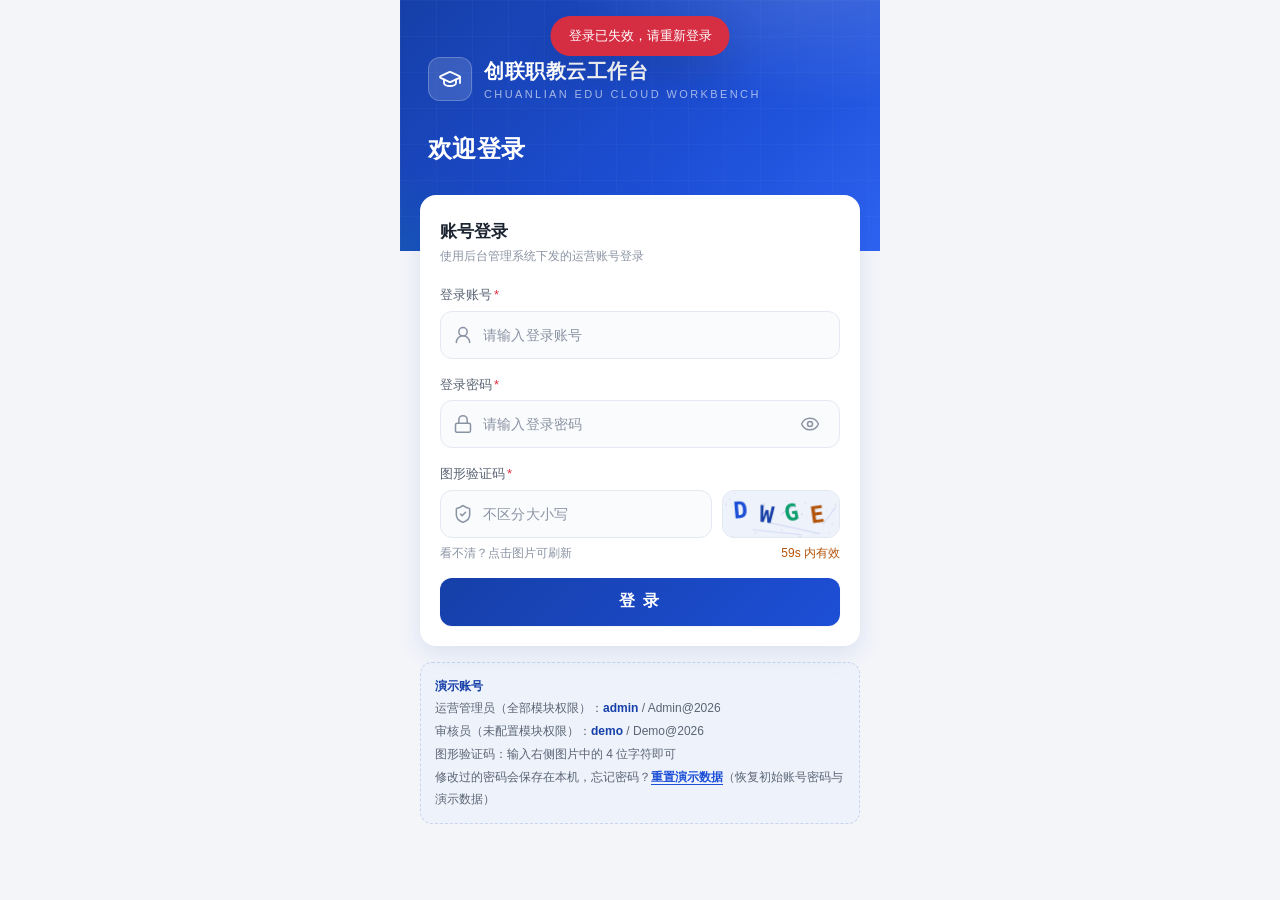
==== commit 10031391: "Replace permission chips with motivational default view 个人信息页不再展示功能权限列表，改为缺省鼓励视图：插画（illus-work.svg，透" ====
--- a/code/home.html
+++ b/code/home.html
@@ -39,10 +39,10 @@
           <div class="account-sub">如需调整请联系系统管理员在后台配置</div>
         </section>
 
-        <!-- 功能权限：来自后台菜单配置，仅展示 -->
-        <section>
-          <h2 class="section-title">功能权限</h2>
-          <div class="perm-card reveal" id="permCard"></div>
+        <!-- 缺省视图：鼓励语 + 插画（illus-work.svg） -->
+        <section class="cheer-card reveal">
+          <img class="cheer-illus" src="illus-work.svg" alt="认真工作插画">
+          <p class="cheer-title">你的每一份认真与努力都算数，今天也要元气满满，继续加油！</p>
         </section>
       </section>
     </main>
@@ -120,8 +120,7 @@
         'building-2': '<svg viewBox="0 0 24 24" fill="none" stroke="currentColor" stroke-width="1.8" stroke-linecap="round" stroke-linejoin="round"><path d="M6 22V4a2 2 0 0 1 2-2h8a2 2 0 0 1 2 2v18Z"/><path d="M6 12H4a2 2 0 0 0-2 2v6a2 2 0 0 0 2 2h2"/><path d="M18 9h2a2 2 0 0 1 2 2v9a2 2 0 0 1-2 2h-2"/><path d="M10 6h4"/><path d="M10 10h4"/><path d="M10 14h4"/><path d="M10 18h4"/></svg>',
         'graduation-cap': '<svg viewBox="0 0 24 24" fill="none" stroke="currentColor" stroke-width="1.8" stroke-linecap="round" stroke-linejoin="round"><path d="M21.42 10.922a1 1 0 0 0-.019-1.838L12.83 5.18a2 2 0 0 0-1.66 0L2.6 9.08a1 1 0 0 0 0 1.832l8.57 3.908a2 2 0 0 0 1.66 0z"/><path d="M22 10v6"/><path d="M6 12.5V16a6 3 0 0 0 12 0v-3.5"/></svg>',
         'siren': '<svg viewBox="0 0 24 24" fill="none" stroke="currentColor" stroke-width="1.8" stroke-linecap="round" stroke-linejoin="round"><path d="M7 18v-6a5 5 0 1 1 10 0v6"/><path d="M5 21a1 1 0 0 0 1 1h12a1 1 0 0 0 1-1v-1a2 2 0 0 0-2-2H7a2 2 0 0 0-2 2Z"/><path d="M21 12h1"/><path d="M18.5 4.5 18 5"/><path d="M2 12h1"/><path d="M12 2v1"/><path d="M4.929 4.929l.707.707"/><path d="M12 12v6"/></svg>',
-        'monitor-play': '<svg viewBox="0 0 24 24" fill="none" stroke="currentColor" stroke-width="1.8" stroke-linecap="round" stroke-linejoin="round"><path d="M10 7.75a.75.75 0 0 1 1.142-.638l3.664 2.249a.75.75 0 0 1 0 1.278l-3.664 2.25a.75.75 0 0 1-1.142-.64z"/><path d="M12 17v4"/><path d="M8 21h8"/><rect x="2" y="3" width="20" height="14" rx="2"/></svg>',
-        'check': '<svg viewBox="0 0 24 24" fill="none" stroke="currentColor" stroke-width="2.4" stroke-linecap="round" stroke-linejoin="round"><path d="M20 6 9 17l-5-5"/></svg>'
+        'monitor-play': '<svg viewBox="0 0 24 24" fill="none" stroke="currentColor" stroke-width="1.8" stroke-linecap="round" stroke-linejoin="round"><path d="M10 7.75a.75.75 0 0 1 1.142-.638l3.664 2.249a.75.75 0 0 1 0 1.278l-3.664 2.25a.75.75 0 0 1-1.142-.64z"/><path d="M12 17v4"/><path d="M8 21h8"/><rect x="2" y="3" width="20" height="14" rx="2"/></svg>'
       };
 
       /* 填充静态图标占位（data-ico） */
@@ -172,19 +171,7 @@
               + '</button>';
           }).join('');
         }
-        renderPerms(perms);
         renderView();
-      }
-
-      /* 功能权限卡：仅展示当前账号已开通的模块 */
-      function renderPerms(perms) {
-        var card = $('permCard');
-        var allowed = DB.modules.filter(function (m) { return perms.indexOf(m.key) !== -1; });
-        card.innerHTML = allowed.length
-          ? allowed.map(function (m) {
-              return '<span class="perm-chip">' + ICONS.check + m.label + '</span>';
-            }).join('')
-          : '<p class="perm-empty">当前账号未配置业务模块权限，仅可查看个人信息与修改登录密码。</p>';
       }
 
       /* 内容区：首页仅个人信息视图，抽屉内高亮当前选中项 */
--- a/code/styles.css
+++ b/code/styles.css
@@ -1074,23 +1074,13 @@
 .dm-circle:active { transform: scale(.92); }
 .dm-circle svg { width: 20px; height: 20px; }
 .dm-foot > span { font-size: 11px; color: var(--text-faint); }
-/* 功能权限卡（个人信息视图） */
-.perm-card {
-  display: flex; flex-wrap: wrap; gap: 8px;
-  background: var(--surface);
-  border-radius: var(--radius-lg);
-  box-shadow: var(--shadow-sm);
-  padding: 14px 16px;
-}
-.perm-chip {
-  display: inline-flex; align-items: center; gap: 5px;
-  padding: 6px 12px;
-  border-radius: 999px;
-  background: var(--tint); color: var(--primary-deep);
-  font-size: 12px; font-weight: 500;
-}
-.perm-chip svg { width: 13px; height: 13px; }
-.perm-empty { font-size: 12px; color: var(--text-faint); line-height: 1.6; }
+/* 缺省鼓励区（个人信息视图，无卡片底色） */
+.cheer-card {
+  padding: 20px 18px 8px;
+  text-align: center;
+}
+.cheer-illus { width: 78%; max-width: 280px; height: auto; display: block; margin: 0 auto; }
+.cheer-title { margin-top: 8px; font-size: 15px; font-weight: 600; color: var(--text-sub); line-height: 1.7; }
 
 /* ============================================================
    视频课订单管理（order.html / order-detail.html）
